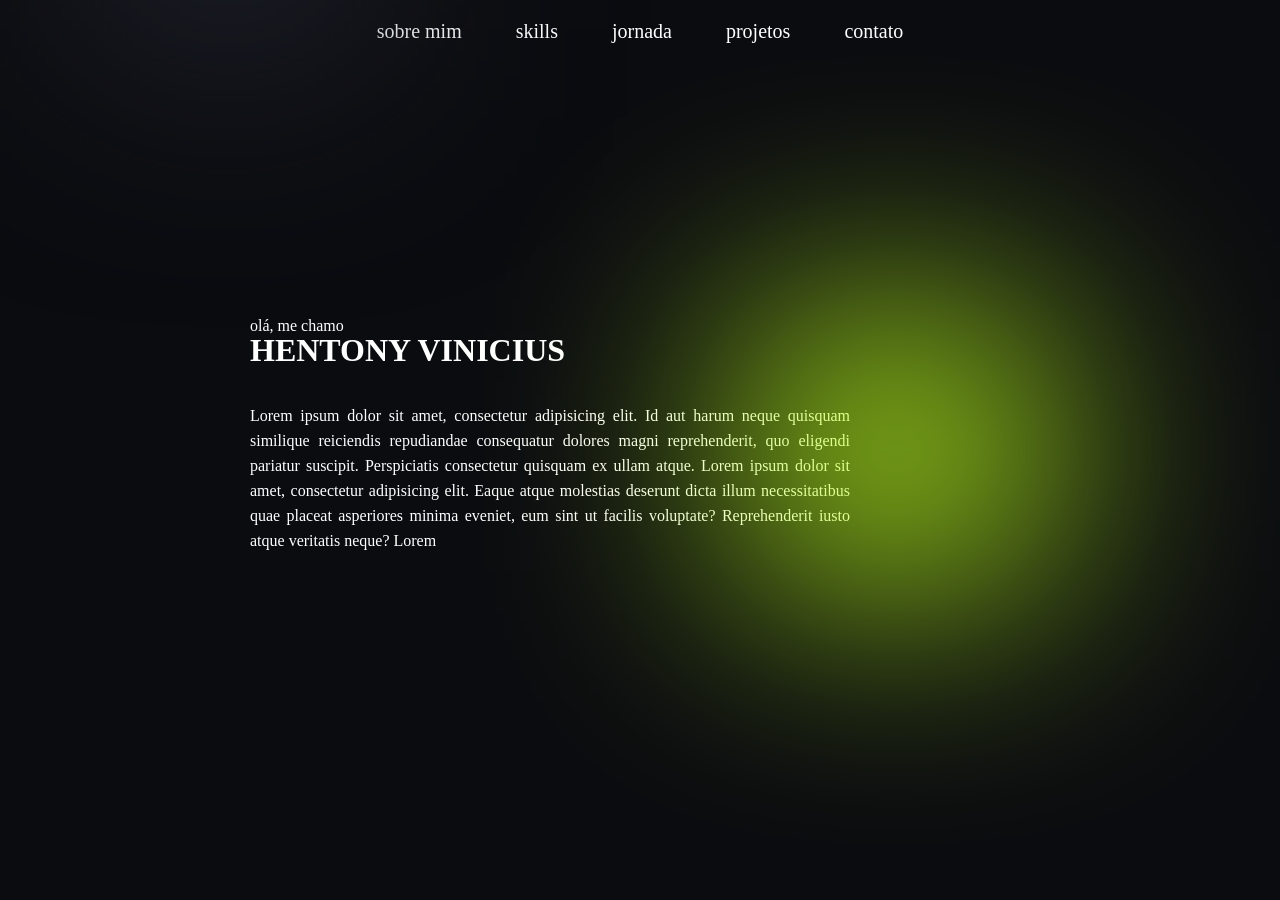
==== index.html @ 5d1dffd3 "first commit" ====
<!DOCTYPE html>
<html lang="en">
<head>
    <meta charset="UTF-8">
    <meta http-equiv="X-UA-Compatible" content="IE=edge">
    <meta name="viewport" content="width=device-width, initial-scale=1.0">
    <link rel="stylesheet" href="style.css">
    <title>Portfólo</title>
</head>
<body>
    <header class="cabecalhoGeral">
        <nav class="navbar">
            <div class="container-fluid">
                <div class="collapse navbar">
                    <div class="content-3">
                        <a href="#"><span>sobre mim</span></a> 
                        <a href="#"><span>skills</span></a>
                        <a href="#"><span>jornada</span></a>
                        <a href="#"><span>projetos</span></a>
                        <a href="#"><span>contato</span></a>
                    </div>
                </div>
            </div>
        </nav>
    </header>

    <main>
        <div class="wrapper-all-main">
            <div class="content-main-early">
                <div class="content-text-early">
                    <div class="title-early">
                        <p>olá, me chamo</p>
                        <h1>HENTONY VINICIUS</h1>
                        <p>
                            Lorem ipsum dolor sit amet, consectetur adipisicing elit. Id aut harum neque quisquam similique reiciendis repudiandae consequatur 
                            dolores magni reprehenderit, quo eligendi pariatur suscipit. Perspiciatis consectetur quisquam ex ullam atque. Lorem ipsum dolor sit amet, 
                            consectetur adipisicing elit. Eaque atque molestias deserunt dicta illum necessitatibus quae placeat asperiores minima eveniet, eum sint 
                            ut facilis voluptate? Reprehenderit iusto atque veritatis neque?
                            Lorem
                    </div>
                    <div class="effects"></div>
                    <div class="effects" id="effect2"></div>
                </div>
</body>
</html>
---- style.css ----
* {
    padding: 0;
    margin: 0;
    text-decoration: none;
    box-sizing: border-box;
    list-style-type: none;

}

body{
    background-color: #0B0C10;
    overflow-x: hidden;
    color: white;
}

/* HEADER */

.cabecalhoGeral{
    margin: 0 100px;
}

.navbar {
    margin-top: 10px;
}

.container-fluid {
    margin-top: 2px;
    display: flex;
    align-items: center;
    text-align: center;
    justify-content: space-around;
    width: 100%;
}

.collapse {
    max-width: 100%; 
    height: auto; 
}

.content-3 a span{
    padding: 25px;
    color: #fff;
    font-size: 20px;
    position: relative;
}

/* MAIN */

.wrapper-all-main {
    margin: 0 250px;
}

.content-text-early {
    display: flex;
    justify-content: center;
    align-items: center;
    height: 70vh;
}

.content-text-early,
.content-text-early img {
    display: flex;
    border-radius: 30px;
}

.title-early {
    width: 1400px;
    line-height: 25px;
    padding-right: 30px;
    text-align: justify;
    height: 90px;
}

.title-early h1 {
    font-weight: bold;
    padding: 0 0 40px;
}

.title-early p {
    width: 80%;
}

.effects {
    position: absolute;
    top: -10%;
    left: 10%;
    height: 250px;
    width: 250px;
    transform: translate(-10%, -50%);
    filter: blur(125px);
    background-color: #282A36;
    z-index: 1;
}

.effects#effect2 {
    position: absolute;
    top: 50%;
    left: 70%;
    height: 250px;
    width: 300px;
    transform: translate(-50%, -50%);
    opacity: 100%;
    background-color: #BBFF1A;
    z-index: 1;
}
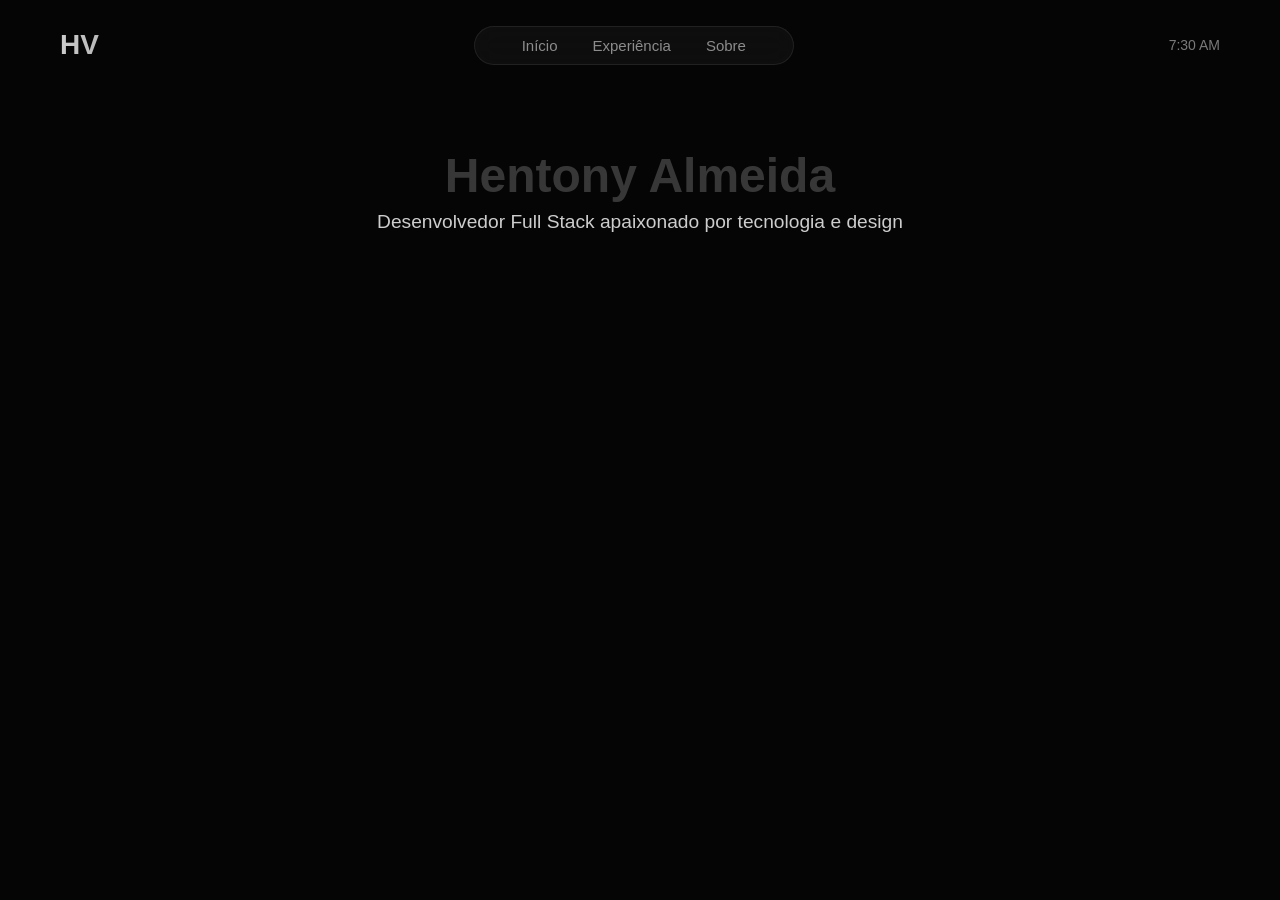
==== commit 05a0ec64: "atualizacao conteudo retornei a fazer o portfolio, refiz o codigo do zero e adicionei o menu" ====
--- a/index.html
+++ b/index.html
@@ -1,45 +1,48 @@
 <!DOCTYPE html>
-<html lang="en">
+<html lang="pt-br">
 <head>
-    <meta charset="UTF-8">
-    <meta http-equiv="X-UA-Compatible" content="IE=edge">
-    <meta name="viewport" content="width=device-width, initial-scale=1.0">
-    <link rel="stylesheet" href="style.css">
-    <title>Portfólo</title>
+<meta charset="UTF-8">
+<meta name="viewport" content="width=device-width, initial-scale=1.0">
+<link rel="stylesheet" href="style.css">
+
+<title>Portfolio</title>
 </head>
+
 <body>
-    <header class="cabecalhoGeral">
-        <nav class="navbar">
-            <div class="container-fluid">
-                <div class="collapse navbar">
-                    <div class="content-3">
-                        <a href="#"><span>sobre mim</span></a> 
-                        <a href="#"><span>skills</span></a>
-                        <a href="#"><span>jornada</span></a>
-                        <a href="#"><span>projetos</span></a>
-                        <a href="#"><span>contato</span></a>
-                    </div>
-                </div>
-            </div>
-        </nav>
-    </header>
 
-    <main>
-        <div class="wrapper-all-main">
-            <div class="content-main-early">
-                <div class="content-text-early">
-                    <div class="title-early">
-                        <p>olá, me chamo</p>
-                        <h1>HENTONY VINICIUS</h1>
-                        <p>
-                            Lorem ipsum dolor sit amet, consectetur adipisicing elit. Id aut harum neque quisquam similique reiciendis repudiandae consequatur 
-                            dolores magni reprehenderit, quo eligendi pariatur suscipit. Perspiciatis consectetur quisquam ex ullam atque. Lorem ipsum dolor sit amet, 
-                            consectetur adipisicing elit. Eaque atque molestias deserunt dicta illum necessitatibus quae placeat asperiores minima eveniet, eum sint 
-                            ut facilis voluptate? Reprehenderit iusto atque veritatis neque?
-                            Lorem
-                    </div>
-                    <div class="effects"></div>
-                    <div class="effects" id="effect2"></div>
-                </div>
+<header class="header">
+
+    <!-- Logo -->
+    <div class="logo">
+        <a href="#inicio">
+            <span class="logo-hv">HV</span>
+        </a>
+    </div>
+
+    <!-- Menu -->
+    <nav class="nav-container" id="menu">
+        <ul class="nav-menu">
+            <li><a href="#inicio">Início</a></li>
+            <li><a href="#experiencia">Experiência</a></li>
+            <li><a href="#sobre">Sobre</a></li>
+        </ul>
+    </nav>
+
+    <!-- Hora -->
+    <div class="time" id="time"></div>
+
+</header>
+
+<section class="hero">
+    <div class="hero-content">
+        <h1 class="hero-name">Hentony Almeida</h1>
+        <p class="hero-subtitle">Desenvolvedor Full Stack apaixonado por tecnologia e design</p>
+    </div>
+</section>
+
+
+<section class="content"></section>
+<script src="script.js"></script>
+
 </body>
 </html>
--- a/style.css
+++ b/style.css
@@ -1,105 +1,146 @@
-* {
-    padding: 0;
-    margin: 0;
-    text-decoration: none;
-    box-sizing: border-box;
-    list-style-type: none;
-
+*{
+    margin:0;
+    padding:0;
+    box-sizing:border-box;
 }
 
 body{
-    background-color: #0B0C10;
-    overflow-x: hidden;
-    color: white;
+    padding-top:100px;
+    background:#050505;
+    font-family:Arial, Helvetica, sans-serif;
 }
 
 /* HEADER */
 
-.cabecalhoGeral{
-    margin: 0 100px;
+.header {
+    top:0;
+    width:100%;
+    height:90px;
+    display:flex;
+    z-index:1000;
+    padding:0 60px;
+    position:fixed;
+    align-items:center;
+    justify-content:space-between;
 }
 
-.navbar {
-    margin-top: 10px;
+/* LOGO */
+
+.logo a {
+    text-decoration:none;
 }
 
-.container-fluid {
-    margin-top: 2px;
+.logo {
+    font-size:28px;
+    font-weight:bold;
+}
+
+.logo-hv {
+    background: linear-gradient(270deg, #cccccc, #ffffff, #999999, #cccccc);
+    background-size: 800% 800%;
+    background-clip: text;
+    -webkit-text-fill-color: transparent;
+    animation: gradientAnimation 8s ease infinite;
+}
+
+/* Animação do gradiente */
+@keyframes gradientAnimation {
+    0% { background-position: 0% 50%; }
+    50% { background-position: 100% 50%; }
+    100% { background-position: 0% 50%; }
+}
+
+/* NAV CONTAINER */
+
+.nav-container {
+    width:320px;
+    display:flex;
+    padding:10px 20px;
+    border-radius:50px;
+    align-items:center;
+    justify-content:space-between;
+    backdrop-filter: blur(12px);
+    background:rgba(255,255,255,0.04);
+    border:1px solid rgba(255,255,255,0.08);
+    transition:all 0.45s cubic-bezier(.4,0,.2,1);
+}
+
+.nav-icon {
+  display: flex;
+  align-items: center;
+  justify-content: center;
+}
+
+.circle {
+    width: 26px;
+    height: 26px;
+    border-radius: 50%;
+    border: 2px solid rgba(255, 255, 255, 0.25);
+}
+
+/* MENU CENTRAL */
+.nav-menu {
+    display: flex;
+    list-style: none;
+    gap: 35px;
+    justify-content: center; /* centraliza horizontalmente */
+    flex: 1; /* ocupa todo espaço central */
+    transform: opacity 0.3s ease, transform 0.3s ease;
+}
+
+.nav-menu li {
     display: flex;
     align-items: center;
-    text-align: center;
-    justify-content: space-around;
-    width: 100%;
 }
 
-.collapse {
-    max-width: 100%; 
-    height: auto; 
+.nav-menu a {
+    font-size: 15px;
+    transition: 0.3s;
+    color: #8c8c8c;
+    text-decoration: none;
 }
 
-.content-3 a span{
-    padding: 25px;
-    color: #fff;
-    font-size: 20px;
-    position: relative;
+.nav-menu a:hover {
+    color: white;
 }
 
-/* MAIN */
+/* TIME */
 
-.wrapper-all-main {
-    margin: 0 250px;
+.time {
+    font-size:14px;
+    color:#7a7a7a;
 }
 
-.content-text-early {
+
+/* Seção Hero próxima do topo */
+.hero {
+    width: 100%;
+    min-height: 30vh; /* altura menor, para ficar próximo ao menu */
     display: flex;
     justify-content: center;
-    align-items: center;
-    height: 70vh;
+    align-items: flex-start; /* alinha no topo da seção */
+    text-align: center;
+    background: #050505;
+    padding: 2rem; /* mais espaço no topo */
 }
 
-.content-text-early,
-.content-text-early img {
-    display: flex;
-    border-radius: 30px;
+.hero-content {
+    margin-top: 1rem; /* distância do menu */
 }
 
-.title-early {
-    width: 1400px;
-    line-height: 25px;
-    padding-right: 30px;
-    text-align: justify;
-    height: 90px;
+.hero-content h1 {
+    font-size: 3rem;
+    font-weight: 900;
+    background-color: #ffffff33;
+    background-size: 800% 800%;
+    background-clip: text;
+    -webkit-text-fill-color: transparent;
+    animation: gradientAnimation 8s ease infinite;
+    margin-bottom: 0.5rem;
 }
 
-.title-early h1 {
-    font-weight: bold;
-    padding: 0 0 40px;
-}
-
-.title-early p {
-    width: 80%;
-}
-
-.effects {
-    position: absolute;
-    top: -10%;
-    left: 10%;
-    height: 250px;
-    width: 250px;
-    transform: translate(-10%, -50%);
-    filter: blur(125px);
-    background-color: #282A36;
-    z-index: 1;
-}
-
-.effects#effect2 {
-    position: absolute;
-    top: 50%;
-    left: 70%;
-    height: 250px;
-    width: 300px;
-    transform: translate(-50%, -50%);
-    opacity: 100%;
-    background-color: #BBFF1A;
-    z-index: 1;
+.hero-content p {
+    font-size: 1.2rem;
+    color: #fff;
+    opacity: 0.8;
 }
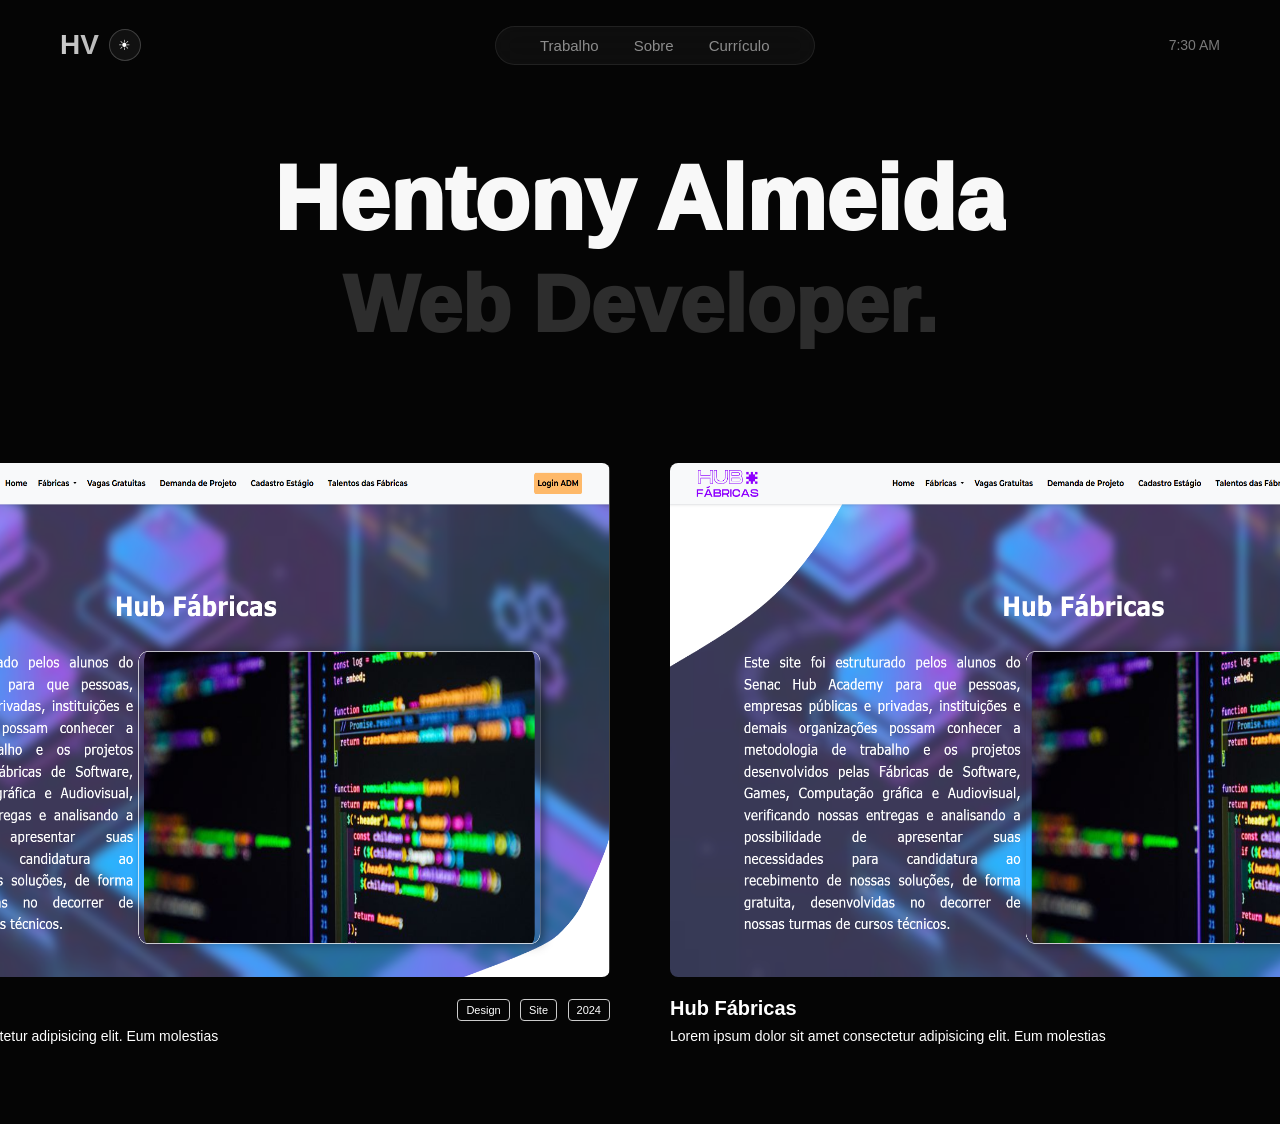
==== commit a837bf0a: "add projetos adicionei um botao para trocar o tema de fundo do site (claro e escuro) e comecei a dei" ====
--- a/index.html
+++ b/index.html
@@ -3,6 +3,7 @@
 <head>
 <meta charset="UTF-8">
 <meta name="viewport" content="width=device-width, initial-scale=1.0">
+<link href="https://fonts.googleapis.com/css2?family=Inter:wght@300;400;500;600&display=swap" rel="stylesheet">
 <link rel="stylesheet" href="style.css">
 
 <title>Portfolio</title>
@@ -12,19 +13,23 @@
 
 <header class="header">
 
-    <!-- Logo -->
     <div class="logo">
         <a href="#inicio">
             <span class="logo-hv">HV</span>
         </a>
+
+    <!-- Botão de tema -->
+        <button id="theme-toggle" class="theme-toggle">
+            ☀
+        </button>
     </div>
 
     <!-- Menu -->
     <nav class="nav-container" id="menu">
         <ul class="nav-menu">
-            <li><a href="#inicio">Início</a></li>
-            <li><a href="#experiencia">Experiência</a></li>
-            <li><a href="#sobre">Sobre</a></li>
+            <li><a href="#Trabalho">Trabalho</a></li>
+            <li><a href="#Sobre">Sobre</a></li>
+            <li><a href="#Curriculo">Currículo</a></li>
         </ul>
     </nav>
 
@@ -33,13 +38,66 @@
 
 </header>
 
+<!-- Seção Hero -->
 <section class="hero">
     <div class="hero-content">
         <h1 class="hero-name">Hentony Almeida</h1>
-        <p class="hero-subtitle">Desenvolvedor Full Stack apaixonado por tecnologia e design</p>
+        <p class="hero-subtitle">Web Developer.</p>
     </div>
 </section>
 
+
+<!-- Seção Projetos -->
+
+<section class="projects">
+
+<!-- Projeto 1 -->
+  <div class="project-card">
+    <div class="project-media">
+        <img src="hub_fabricas.png" alt="Projeto Hub Fábricas">
+    </div>
+
+    <div class="project-info">
+      <div class="project-header">
+        <h3>Hub Fábricas</h3>
+
+        <div class="tags">
+          <span>Design</span>
+          <span>Site</span>
+          <span>2024</span>
+        </div>
+      </div>
+
+      <p>
+        Lorem ipsum dolor sit amet consectetur adipisicing elit. Eum molestias
+      </p>
+    </div>
+  </div>
+
+<!-- Projeto 2 -->
+  <div class="project-card">
+    <div class="project-media">
+      <img src="hub_fabricas.png" alt="Projeto Hub Fábricas">
+    </div>
+
+    <div class="project-info">
+      <div class="project-header">
+        <h3>Hub Fábricas</h3>
+
+        <div class="tags">
+          <span>Design</span>
+          <span>Site</span>
+          <span>2025</span>
+        </div>
+      </div>
+
+      <p>
+        Lorem ipsum dolor sit amet consectetur adipisicing elit. Eum molestias
+      </p>
+    </div>
+  </div>
+
+</section>
 
 <section class="content"></section>
 <script src="script.js"></script>
--- a/style.css
+++ b/style.css
@@ -7,7 +7,7 @@
 body{
     padding-top:100px;
     background:#050505;
-    font-family:Arial, Helvetica, sans-serif;
+    font-family: Helvetica, Arial, sans-serif;
 }
 
 /* HEADER */
@@ -31,8 +31,11 @@
 }
 
 .logo {
+    display: flex;
     font-size:28px;
     font-weight:bold;
+    align-items: center;
+    gap: 10px;
 }
 
 .logo-hv {
@@ -43,6 +46,76 @@
     animation: gradientAnimation 8s ease infinite;
 }
 
+/* BOTÃO DARK/LIGHT */
+
+.theme-toggle {
+    width:32px;
+    height:32px;
+    border-radius:50%;
+    border:1px solid rgba(255,255,255,0.2);
+    background:rgba(255,255,255,0.05);
+    color:white;
+    cursor:pointer;
+    display:flex;
+    align-items:center;
+    justify-content:center;
+    font-size:14px;
+    transition:all .3s ease;
+}
+
+.theme-toggle:hover {
+    background:rgba(255,255,255,0.15);
+}
+
+/* BOTAO MODO CLARO */
+
+body.light-mode {
+    background:#ffffff;
+}
+
+body.light-mode .hero {
+    background:#ffffff;
+}
+
+body.light-mode .hero-content h1 {
+    background-color: #111;
+}
+
+body.light-mode .hero-content p {
+    color:#0505052a;
+}
+
+body.light-mode .nav-container {
+    background:rgba(0,0,0,0.04);
+    border:1px solid rgba(0,0,0,0.08);
+}
+
+body.light-mode .nav-menu a {
+    color:#444;
+}
+
+body.light-mode .nav-menu a:hover {
+    color:#000;
+}
+
+body.light-mode .time {
+    color:#444;
+}
+
+body.light-mode .theme-toggle {
+    color:#000;
+    border:1px solid rgba(0,0,0,0.2);
+}
+
+body.light-mode .project-header h3,
+body.light-mode .tags span {
+    color:#111;
+}
+
+body.light-mode .project-info p {
+    color: #05050581;
+}
+
 /* Animação do gradiente */
 @keyframes gradientAnimation {
     0% { background-position: 0% 50%; }
@@ -112,7 +185,7 @@
 }
 
 
-/* Seção Hero próxima do topo */
+/* Seção Hero */
 .hero {
     width: 100%;
     min-height: 30vh; /* altura menor, para ficar próximo ao menu */
@@ -129,9 +202,9 @@
 }
 
 .hero-content h1 {
-    font-size: 3rem;
-    font-weight: 900;
-    background-color: #ffffff33;
+    font-size: 90px;
+    font-weight: 1000;
+    background-color: #f8f8f8;
     background-size: 800% 800%;
     background-clip: text;
     -webkit-text-fill-color: transparent;
@@ -140,7 +213,69 @@
 }
 
 .hero-content p {
-    font-size: 1.2rem;
+    font-size: 80px;
+    font-weight: 1000;
+    color: #ffffff33;
+    opacity: 0.8;
+}
+
+/* Projetos */
+
+.projects {
+    display:grid;
+    max-width:1600px;
+    align-items: center;
+    justify-content: center;
+    margin: auto;
+    padding:80px 20px;
+    grid-template-columns:1fr 1fr;
+    gap:60px;
+}
+
+.project-card {
+    display:flex;
+    flex-direction:column;
+}
+
+.project-media img {
+    width: 827.5px;
+    height: 514.31px;
+    border-radius:8px;
+}
+
+.project-info {
+    margin-top:16px;
+}
+
+.project-header {
+    display:flex;
+    justify-content:space-between;
+    align-items:center;
+}
+
+.project-header h3 {
     color: #fff;
-    opacity: 0.8;
+    font-size:20px;
+    font-weight:600;
+}
+
+.tags span {
+    color: #fff;
+    font-size:11px;
+    border:1px solid #ccc;
+    padding:4px 8px;
+    border-radius:4px;
+    margin-left:6px;
+}
+
+.project-info p {
+    margin-top:8px;
+    color:#fff;
+    font-size:14px;
+}
+
+@media (max-width:768px) {
+    .projects{
+        grid-template-columns:1fr;
+    }
 }
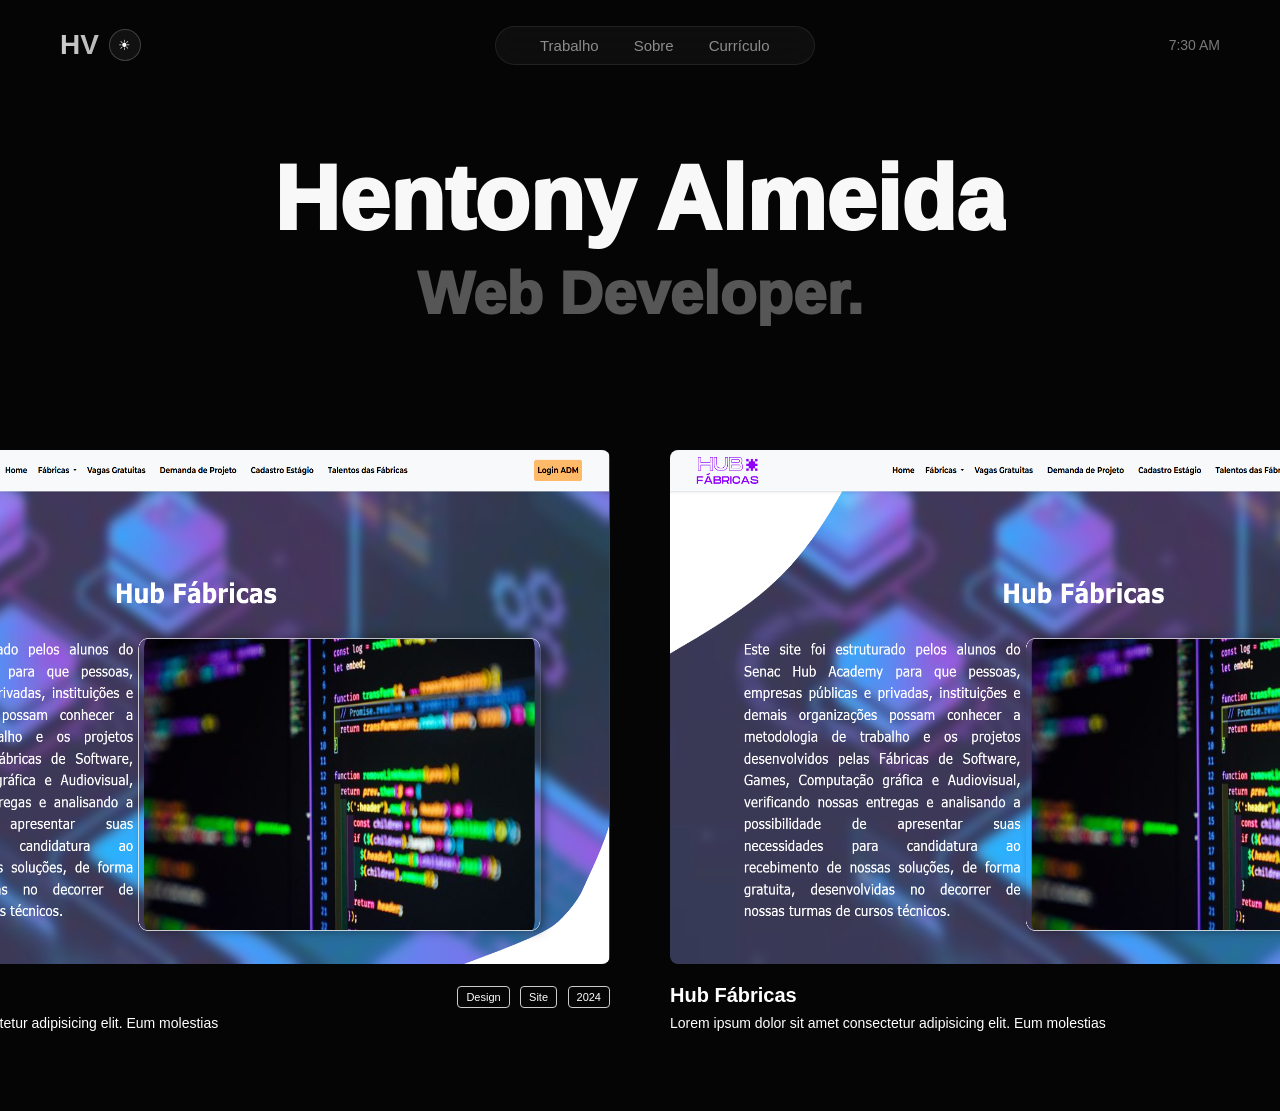
==== commit da3f9784: "update add page about me" ====
--- a/index.html
+++ b/index.html
@@ -5,6 +5,7 @@
 <meta name="viewport" content="width=device-width, initial-scale=1.0">
 <link href="https://fonts.googleapis.com/css2?family=Inter:wght@300;400;500;600&display=swap" rel="stylesheet">
 <link rel="stylesheet" href="style.css">
+<link rel="stylesheet" href="sobre.html">
 
 <title>Portfolio</title>
 </head>
@@ -28,7 +29,7 @@
     <nav class="nav-container" id="menu">
         <ul class="nav-menu">
             <li><a href="#Trabalho">Trabalho</a></li>
-            <li><a href="#Sobre">Sobre</a></li>
+            <li><a href="sobre.html">Sobre</a></li>
             <li><a href="#Curriculo">Currículo</a></li>
         </ul>
     </nav>
--- a/style.css
+++ b/style.css
@@ -213,9 +213,9 @@
 }
 
 .hero-content p {
-    font-size: 80px;
+    font-size: 60px;
     font-weight: 1000;
-    color: #ffffff33;
+    color: #6b6b6b;
     opacity: 0.8;
 }
 
@@ -275,7 +275,36 @@
 }
 
 @media (max-width:768px) {
-    .projects{
+    .projects {
         grid-template-columns:1fr;
     }
-}+}
+
+
+/* Seção Sobre */
+.sobre {
+    display: flex;
+    flex-direction: column;
+    align-items: center;
+    justify-content: center;
+    padding: 80px 20px;
+    gap: 40px;
+}
+
+.sobre {
+    max-width: 800px;
+    text-align: center;
+}
+
+.sobre h2 {
+    font-size: 36px;
+    color: #ffffff;
+    margin-bottom: 20px;
+}
+
+.sobre p {
+    font-size: 18px;
+    color: #ffffff;
+    line-height: 1.6;
+}
+
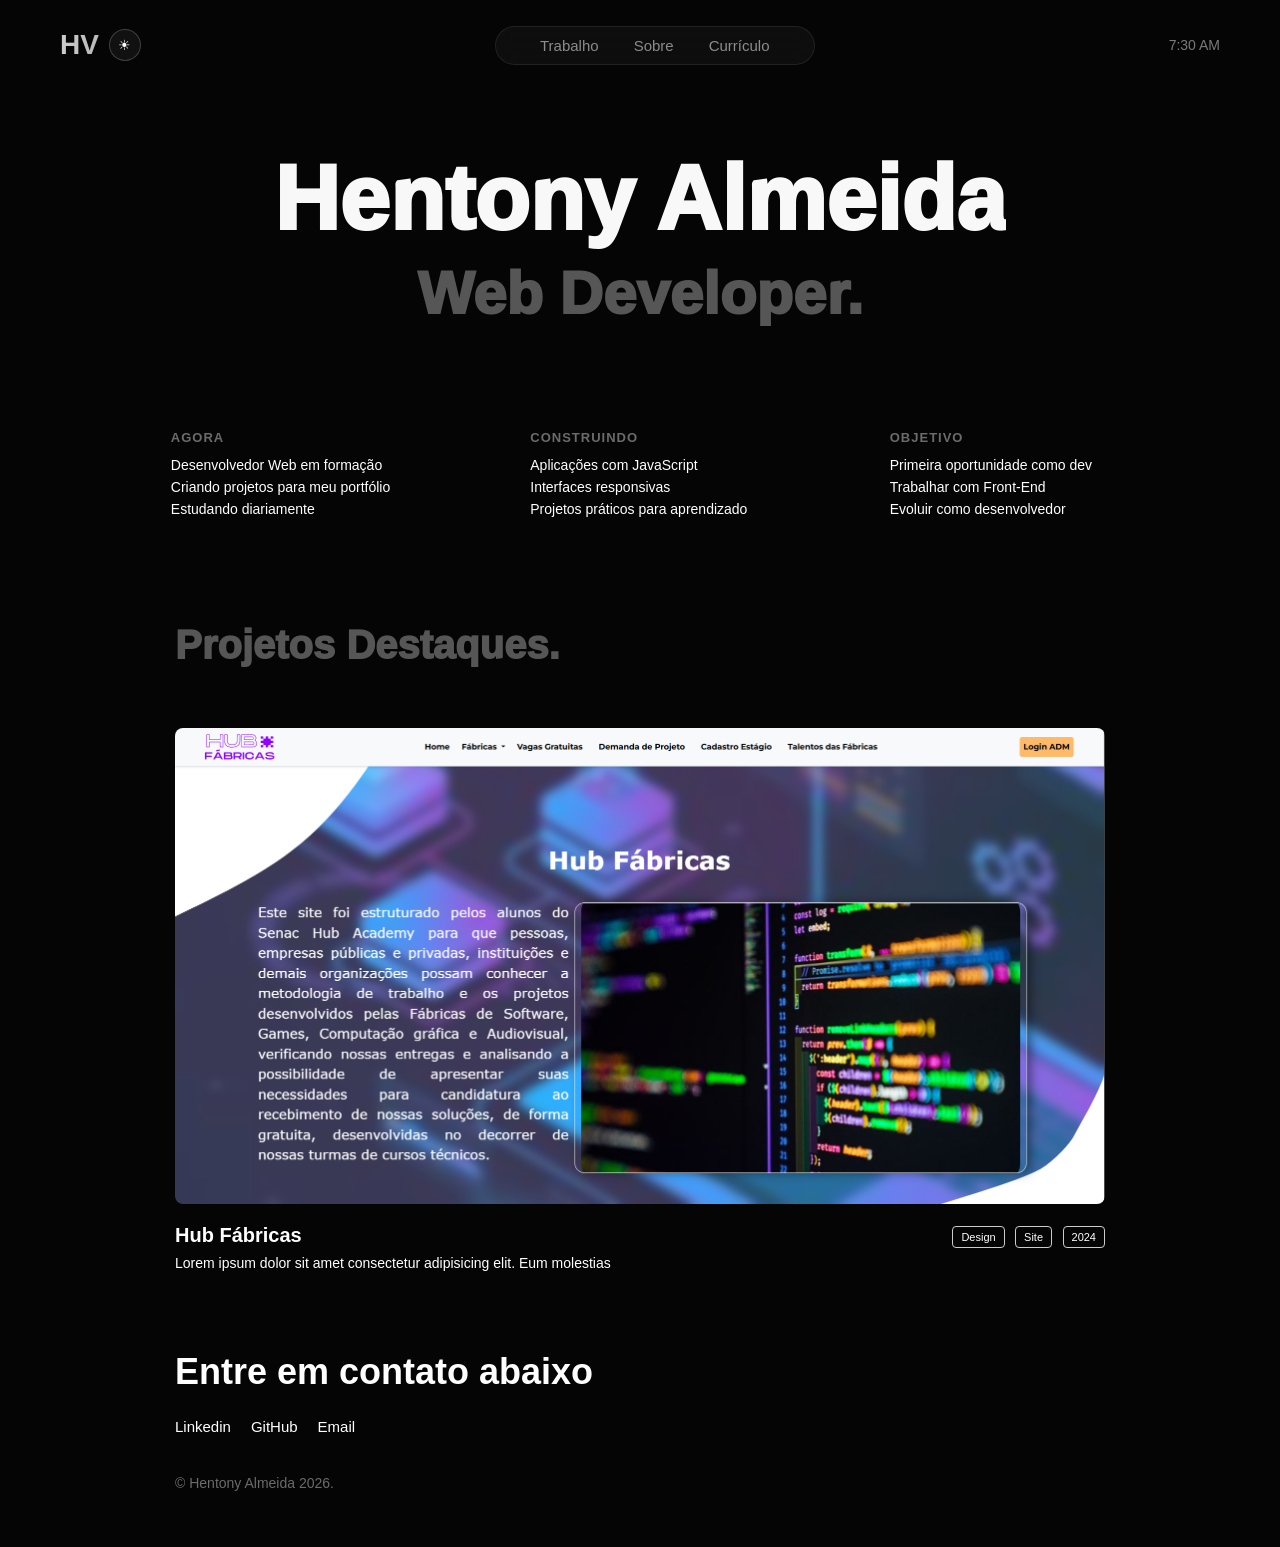
==== commit 50c87e0e: "update about aprimorando tela "sobre" e add parte "contato" em inico" ====
--- a/index.html
+++ b/index.html
@@ -5,7 +5,6 @@
 <meta name="viewport" content="width=device-width, initial-scale=1.0">
 <link href="https://fonts.googleapis.com/css2?family=Inter:wght@300;400;500;600&display=swap" rel="stylesheet">
 <link rel="stylesheet" href="style.css">
-<link rel="stylesheet" href="sobre.html">
 
 <title>Portfolio</title>
 </head>
@@ -39,66 +38,100 @@
 
 </header>
 
-<!-- Seção Hero -->
-<section class="hero">
+<div class="container">
+  <!-- Seção Hero -->
+  <section class="hero">
     <div class="hero-content">
-        <h1 class="hero-name">Hentony Almeida</h1>
-        <p class="hero-subtitle">Web Developer.</p>
+      <h1 class="hero-name">Hentony Almeida</h1>
+      <p class="hero-subtitle">Web Developer.</p>
     </div>
+  </section>
+
+  <!-- Seção Trajetória -->
+
+  <section class="journey">
+
+    <div class="journey-container">
+
+      <div class="journey-col">
+        <h4>AGORA</h4>
+        <p>Desenvolvedor Web em formação</p>
+        <p>Criando projetos para meu portfólio</p>
+        <p>Estudando diariamente</p>
+      </div>
+
+      <div class="journey-col">
+        <h4>CONSTRUINDO</h4>
+        <p>Aplicações com JavaScript</p>
+        <p>Interfaces responsivas</p>
+        <p>Projetos práticos para aprendizado</p>
+      </div>
+
+      <div class="journey-col">
+        <h4>OBJETIVO</h4>
+        <p>Primeira oportunidade como dev</p>
+        <p>Trabalhar com Front-End</p>
+        <p>Evoluir como desenvolvedor</p>
+      </div>
+
+    </div>
+
+  </section>
+
+  <!-- Seção Projetos -->
+
+  <section class="projects">
+
+    <div class="projects-title">
+      <h1>Projetos Destaques.</h1>
+    </div>
+
+  <!-- Projeto 1 -->
+    <div class="project-card">
+      <div class="project-media">
+          <img src="hub_fabricas.png" alt="Projeto Hub Fábricas">
+      </div>
+
+      <div class="project-info">
+        <div class="project-header">
+          <h3>Hub Fábricas</h3>
+
+          <div class="tags">
+            <span>Design</span>
+            <span>Site</span>
+            <span>2024</span>
+          </div>
+        </div>
+
+        <p>
+          Lorem ipsum dolor sit amet consectetur adipisicing elit. Eum molestias
+        </p>
+      </div>
+    </div>
+
+  </section>
+
+  <section class="contact">
+
+  <div class="contact-title">
+    <h2>Entre em contato abaixo</h2>
+  </div>
+
+  <div class="social-links">
+    <a href="#">Linkedin</a>
+    <a href="#">GitHub</a>
+    <a href="#">Email</a>
+  </div>
+
+  <p class="copyright">
+    © Hentony Almeida 2026.
+  </p>
+
 </section>
 
+</div>
 
-<!-- Seção Projetos -->
 
-<section class="projects">
-
-<!-- Projeto 1 -->
-  <div class="project-card">
-    <div class="project-media">
-        <img src="hub_fabricas.png" alt="Projeto Hub Fábricas">
-    </div>
-
-    <div class="project-info">
-      <div class="project-header">
-        <h3>Hub Fábricas</h3>
-
-        <div class="tags">
-          <span>Design</span>
-          <span>Site</span>
-          <span>2024</span>
-        </div>
-      </div>
-
-      <p>
-        Lorem ipsum dolor sit amet consectetur adipisicing elit. Eum molestias
-      </p>
-    </div>
-  </div>
-
-<!-- Projeto 2 -->
-  <div class="project-card">
-    <div class="project-media">
-      <img src="hub_fabricas.png" alt="Projeto Hub Fábricas">
-    </div>
-
-    <div class="project-info">
-      <div class="project-header">
-        <h3>Hub Fábricas</h3>
-
-        <div class="tags">
-          <span>Design</span>
-          <span>Site</span>
-          <span>2025</span>
-        </div>
-      </div>
-
-      <p>
-        Lorem ipsum dolor sit amet consectetur adipisicing elit. Eum molestias
-      </p>
-    </div>
-  </div>
-
-</section>
 
 <section class="content"></section>
 <script src="script.js"></script>
--- a/style.css
+++ b/style.css
@@ -138,19 +138,6 @@
     transition:all 0.45s cubic-bezier(.4,0,.2,1);
 }
 
-.nav-icon {
-  display: flex;
-  align-items: center;
-  justify-content: center;
-}
-
-.circle {
-    width: 26px;
-    height: 26px;
-    border-radius: 50%;
-    border: 2px solid rgba(255, 255, 255, 0.25);
-}
-
 /* MENU CENTRAL */
 .nav-menu {
     display: flex;
@@ -184,6 +171,15 @@
     color:#7a7a7a;
 }
 
+/* CONTAINER */
+
+.container {
+    display: block;
+    align-content: center;
+    margin: auto;
+    max-width: 950px;
+    padding-bottom: 1rem;
+}
 
 /* Seção Hero */
 .hero {
@@ -219,28 +215,96 @@
     opacity: 0.8;
 }
 
+/* SEÇÃO TRAJETÓRIA */
+
+.journey {
+    width:100%;
+    display:grid;
+    justify-content:center;
+    align-items: center;
+    padding: 60px 5px;
+}
+
+.journey-container {
+    width:100%;
+    max-width:1200px;
+    display:grid;
+    grid-template-columns:repeat(3,1fr);
+    gap: 140px;
+}
+
+.journey-col h4{
+    font-size:13px;
+    letter-spacing:1px;
+    color:#6b6b6b;
+    margin-bottom:12px;
+}
+
+.journey-col p{
+    font-size:14px;
+    color:#ffffff;
+    margin-bottom:6px;
+}
+
+/* LIGHT MODE */
+
+body.light-mode .journey-col p{
+    color:#111;
+}
+
+body.light-mode .journey-col h4{
+    color:#666;
+}
+
+/* RESPONSIVO */
+
+@media (max-width:768px){
+
+    .journey-container{
+        grid-template-columns:1fr;
+        gap:40px;
+    }
+
+}
+
 /* Projetos */
 
 .projects {
-    display:grid;
+    display: grid;
     max-width:1600px;
     align-items: center;
     justify-content: center;
-    margin: auto;
-    padding:80px 20px;
-    grid-template-columns:1fr 1fr;
+    margin: 0;
+    padding: 40px 10px;
     gap:60px;
 }
 
+/* TITULO PROJETOS */
+
+.projects-title {
+    display:flex;
+    align-items:center;
+    gap:10px;
+}
+
+.projects-title h1 {
+    font-size: 40px;
+    font-weight: 1000;
+    color: #6b6b6b;
+    opacity: 0.8;
+}
+
+/* CARD PROJETOS */
+
 .project-card {
     display:flex;
     flex-direction:column;
 }
 
 .project-media img {
-    width: 827.5px;
-    height: 514.31px;
-    border-radius:8px;
+    width: 100%;
+    height: auto;
+    border-radius: 8px;
 }
 
 .project-info {
@@ -280,31 +344,99 @@
     }
 }
 
-
-/* Seção Sobre */
-.sobre {
+/* CONTATO */
+
+.contact{
+    width:100%;
+    padding:40px 10px;
+}
+
+.contact-title{
+    display:flex;
+    align-items:center;
+}
+
+.contact-title h2{
+    font-size:36px;
+    color:#fff;
+}
+
+.social-links{
+    display:flex;
+    gap:20px;
+    margin:25px 0 40px;
+}
+
+.social-links a{
+    font-size:15px;
+    color:#fff;
+    text-decoration:none;
+    transition:0.3s;
+}
+
+.social-links a:hover{
+    opacity:0.7;
+}
+
+.copyright{
+    font-size:14px;
+    color:#6b6b6b;
+}
+
+
+
+/* ------------------------------------------------------------- */
+
+/* SEÇÃO ABOUT */
+
+.about {
     display: flex;
+    align-items: center;
+    justify-content: space-between;
+    padding: 80px 0;
+    gap: 80px;
+}
+
+.about-intro {
+    max-width: 500px;
+}
+
+.about-intro h1 {
+    font-size: 64px;
+    color: #ffffff;
+    margin-bottom: 10px;
+}
+
+#apresentacao {
+    color: #6b6b6b;
+}
+
+#apresentacao-nome {
+    padding-bottom: 35px;
+}
+
+.about-intro p {
+    font-size: 16px;
+    color: #ffffff;
+    line-height: 1.7;
+}
+
+.about-me img {
+    width: 100%;
+    border-radius: 12px;
+    object-fit: cover;
+    box-shadow: 0 20px 40px rgba(0,0,0,0.4);
+}
+
+@media (max-width: 900px) {
+
+.about {
     flex-direction: column;
-    align-items: center;
-    justify-content: center;
-    padding: 80px 20px;
-    gap: 40px;
-}
-
-.sobre {
-    max-width: 800px;
     text-align: center;
 }
 
-.sobre h2 {
-    font-size: 36px;
-    color: #ffffff;
-    margin-bottom: 20px;
-}
-
-.sobre p {
-    font-size: 18px;
-    color: #ffffff;
-    line-height: 1.6;
-}
-
+.about-intro {
+    max-width: 100%;
+}
+
+}
